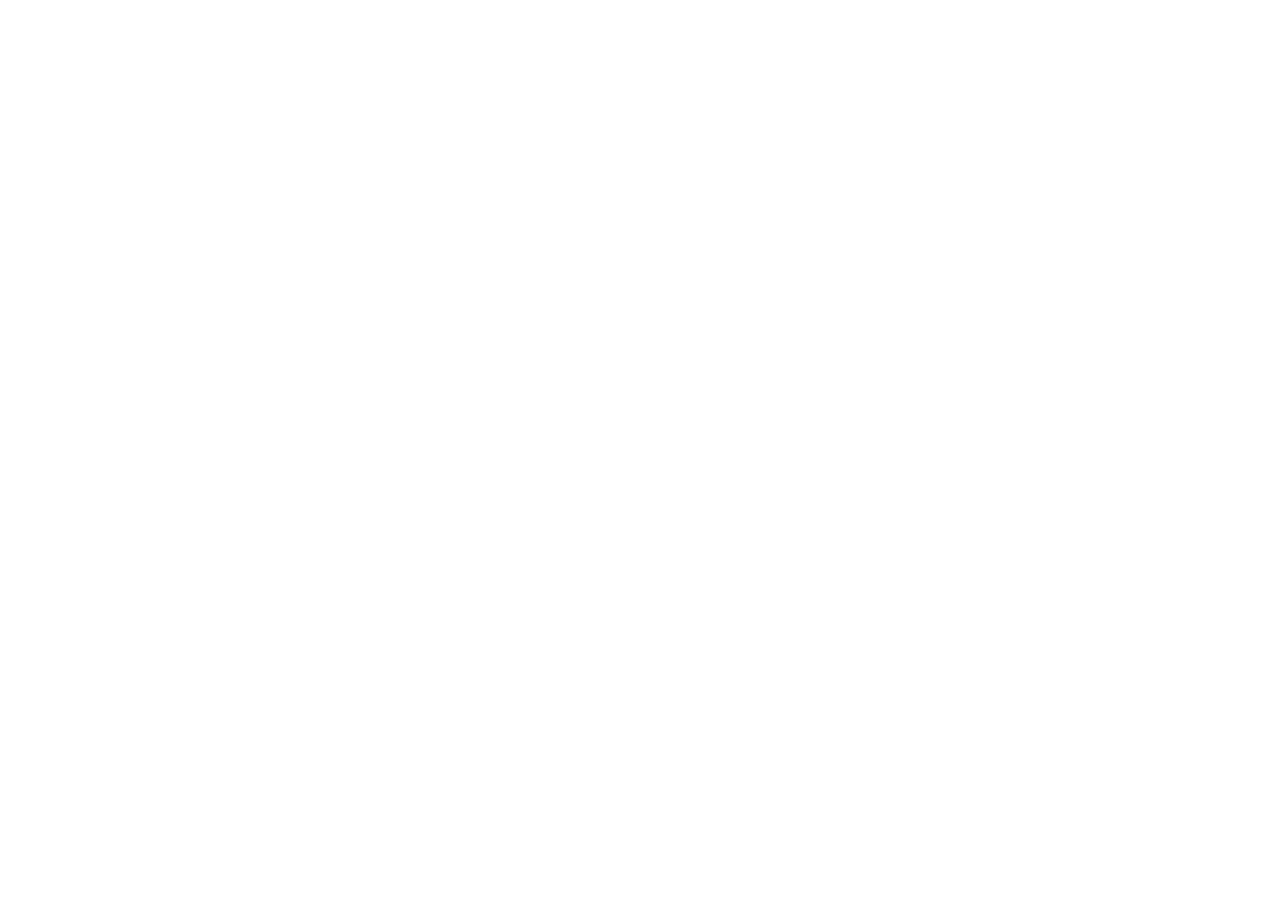
==== index.html @ 6533ec01 "inicio" ====
<!DOCTYPE html>
<html lang="en">
<head>
    <meta charset="UTF-8">
    <meta name="viewport" content="width=device-width, initial-scale=1.0">
    <title>Marcman Dev</title>
</head>
<body>
    
</body>
</html>
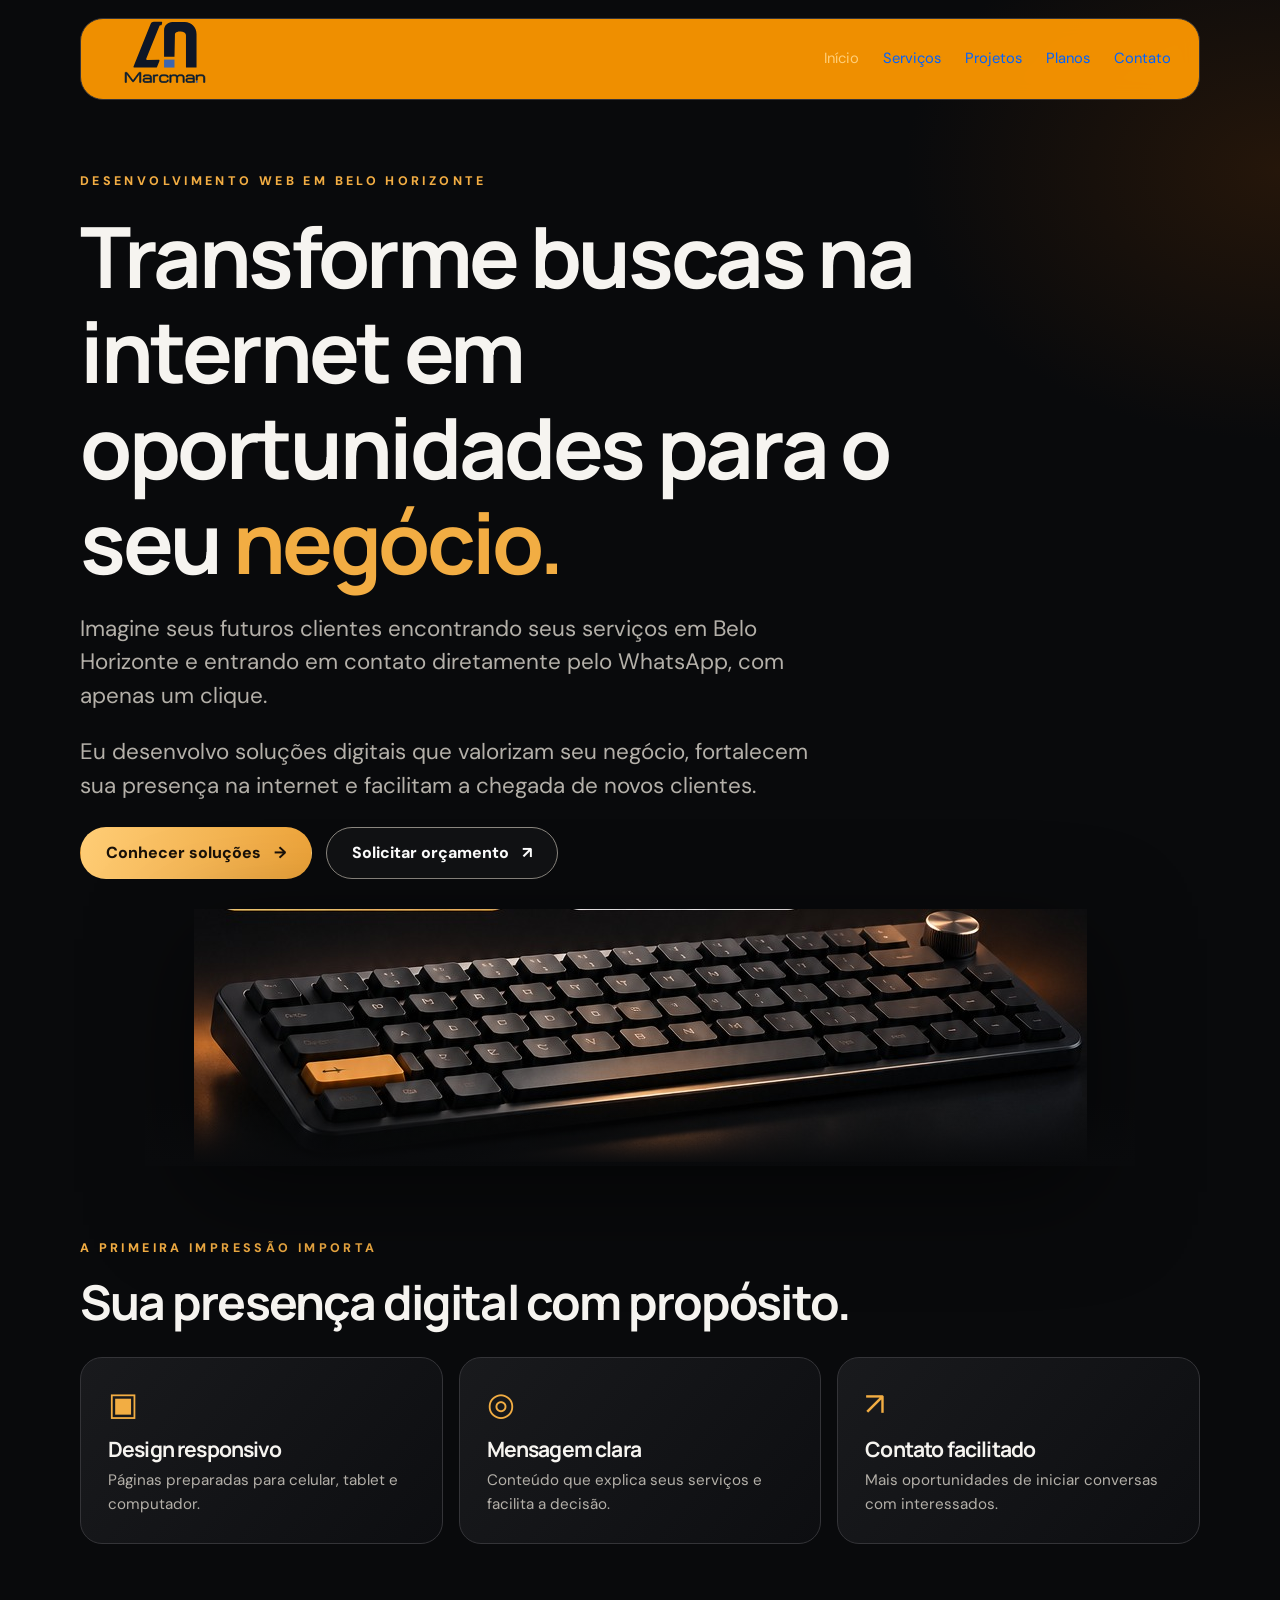
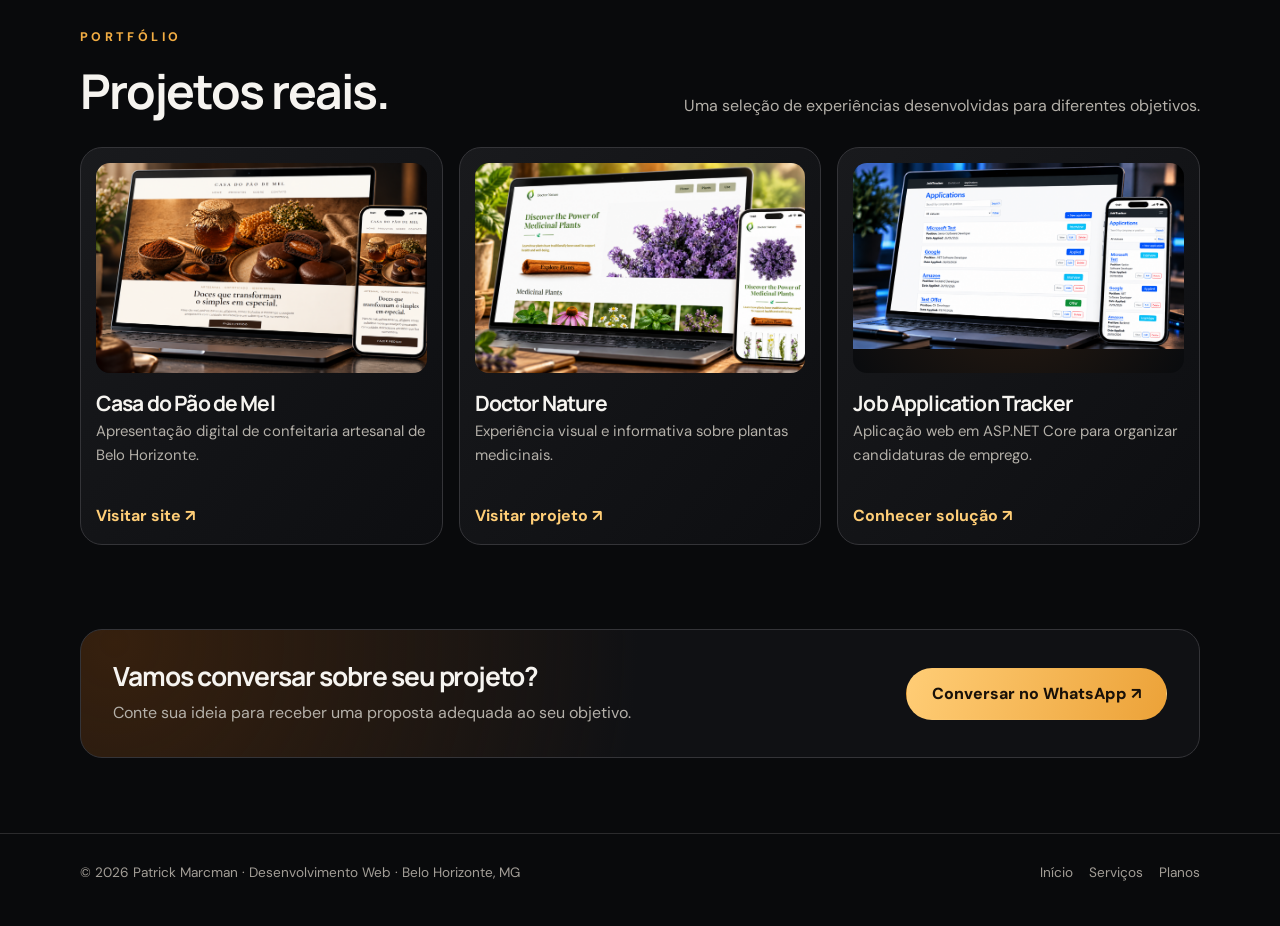
==== commit 79cedd67: "Envio de novas paginas, imagens e js" ====
--- a/index.html
+++ b/index.html
@@ -1,11 +1,220 @@
 <!DOCTYPE html>
-<html lang="en">
-<head>
-    <meta charset="UTF-8">
-    <meta name="viewport" content="width=device-width, initial-scale=1.0">
-    <title>Marcman Dev</title>
-</head>
-<body>
-    
-</body>
-</html>+<html lang="pt-BR">
+    <head>
+        <meta charset="utf-8">
+        <meta name="viewport" content="width=device-width, initial-scale=1">
+        <meta name="theme-color" content="#090a0c">
+        <meta name="description" content="Desenvolvimento de sites, landing pages e aplicações web em Belo Horizonte, MG. Conheça serviços, projetos e solicite um orçamento.">
+        <title>Criação de Sites e Landing Pages em Belo Horizonte | Patrick Marcman</title>
+        <meta name="description"
+            content="Criação de sites e landing pages em Belo Horizonte para empresas e profissionais. Tenha uma presença digital moderna e facilite o contato com clientes.">
+
+        <meta name="robots" content="index, follow">
+        <meta name="author" content="Patrick Marcman">
+        <meta name="theme-color" content="#090a0c">
+        
+        
+        <link rel="icon" type="image/svg+xml" href="images/favicon.ico">
+        <link rel="stylesheet" href="styles/style.css">
+        <script src="scripts/main.js" defer></script>
+        <script type="application/ld+scriptson">
+        {
+            "@context": "https://schema.org",
+            "@type": "Person",
+            "name": "Patrick Marcman",
+            "jobTitle": "Desenvolvedor Full Stack",
+            "description": "Desenvolvimento de sites, landing pages e aplicações web para empresas e profissionais.",
+            "knowsAbout": [
+                "Desenvolvimento Web",
+                "Landing Pages",
+                "ASP.NET Core",
+                "JavaScript",
+                "HTML",
+                "styles",
+                "Sistemas Web"
+            ],
+            "areaServed": [
+                {
+                    "@type": "City",
+                    "name": "Belo Horizonte"
+                },
+                {
+                    "@type": "City",
+                    "name": "Contagem"
+                },
+                {
+                    "@type": "City",
+                    "name": "Betim"
+                }
+            ]
+        }
+        </script>
+
+    </head>
+    <body>
+        <a class="skip" href="#conteudo">Pular para conteúdo</a>
+        <header class="site-header">
+            <div class="container header-inner">
+                <a class="brand" href="index.html" aria-label="Patrick Marcman, início">
+                    <img class="brand-mark" src="images/logo_final.svg" alt="Logomarca Patrick Marcman">
+                </a>
+                <!-- <span class="brand-divider"></span><span class="brand-copy">MARCMAN</span></a> -->
+                <nav class="site-nav" id="site-nav" aria-label="Menu principal">
+                    <a href="index.html" data-nav="home" aria-current="page">Início</a><a href="servicos.html" data-nav="services">Serviços</a><a href="index.html#projetos">Projetos</a><a href="planos.html" data-nav="plans">Planos</a><a href="index.html#contato">Contato</a>
+                </nav>
+                <button class="nav-toggle" type="button" aria-label="Abrir menu" aria-expanded="false" aria-controls="site-nav">
+                <svg viewBox="0 0 24 24" fill="none" stroke="currentColor" stroke-width="2" aria-hidden="true">
+                    <path d="M3 6h18M3 12h18M3 18h18"/>
+                </svg>
+                </button>
+            </div>
+        </header>
+        <main id="conteudo">
+            <section class="container hero" aria-labelledby="hero-title">
+                <div class="eyebrow">
+                    Desenvolvimento web em Belo Horizonte
+                </div>
+                <h1 id="hero-title">
+                    Transforme buscas na internet em oportunidades para o seu <span class="accent">negócio.</span>
+                </h1>
+                <p class="lead">
+                    Imagine seus futuros clientes encontrando seus serviços em Belo Horizonte e entrando em contato diretamente pelo
+                    WhatsApp, com apenas um clique. <br></p>
+                    <p></p>
+                <p class="lead">
+                    Eu desenvolvo soluções digitais que valorizam seu negócio, fortalecem sua presença na internet e facilitam a chegada de
+                    novos clientes.
+                </p>
+                    <!--Crio landing pages, websites e aplicações web com design profissional, desempenho e foco em facilitar o contato com seus clientes.-->
+                </p>
+                <div class="button-row">
+                    <a class="btn btn-gold" href="servicos.html">Conhecer soluções <span aria-hidden="true">→</span></a><a class="btn btn-outline" data-wa data-service="um site ou landing page" href="#contato">Solicitar orçamento <span aria-hidden="true">↗</span></a>
+                </div>
+                <div class="hero-visual">
+                    <img src="images/keyboard.jpg" alt="Teclado mecânico escuro com detalhes em âmbar" width="893" height="253" fetchpriority="high">
+                </div>
+            </section>
+            <section class="container section" aria-labelledby="benefits-title">
+                <div class="section-head">
+                    <div>
+                        <div class="eyebrow">
+                            A primeira impressão importa
+                        </div>
+                        <h2 id="benefits-title">
+                            Sua presença digital com propósito.
+                        </h2>
+                    </div>
+                </div>
+                <div class="feature-grid">
+                    <article class="feature">
+                        <div class="feature-icon" aria-hidden="true">
+                            ▣
+                        </div>
+                        <h3>
+                            Design responsivo
+                        </h3>
+                        <p>
+                            Páginas preparadas para celular, tablet e computador.
+                        </p>
+                    </article>
+                    <article class="feature">
+                        <div class="feature-icon" aria-hidden="true">
+                            ◎
+                        </div>
+                        <h3>
+                            Mensagem clara
+                        </h3>
+                        <p>
+                            Conteúdo que explica seus serviços e facilita a decisão.
+                        </p>
+                    </article>
+                    <article class="feature">
+                        <div class="feature-icon" aria-hidden="true">
+                            ↗
+                        </div>
+                        <h3>
+                            Contato facilitado
+                        </h3>
+                        <p>
+                            Mais oportunidades de iniciar conversas com interessados.
+                        </p>
+                    </article>
+                </div>
+            </section>
+            <section class="container section" id="projetos" aria-labelledby="project-title">
+                <div class="section-head">
+                    <div>
+                        <div class="eyebrow">
+                            Portfólio
+                        </div>
+                        <h2 id="project-title">
+                            Projetos reais.
+                        </h2>
+                    </div>
+                    <p>
+                        Uma seleção de experiências desenvolvidas para diferentes objetivos.
+                    </p>
+                </div>
+                <div class="project-grid">
+                    <article class="project-card">
+                        <div class="project-image">
+                            <img src="images/casa-pao-de-mel.png" alt="Captura do site Casa do Pão de Mel no desktop" loading="lazy">
+                        </div>
+                        <h3>
+                            Casa do Pão de Mel
+                        </h3>
+                        <p>
+                            Apresentação digital de confeitaria artesanal de Belo Horizonte.
+                        </p>
+                        <a class="link-arrow" href="https://casadopaodemelbh.com.br/" target="_blank" rel="noopener noreferrer">Visitar site ↗</a>
+                    </article>
+                    <article class="project-card">
+                        <div class="project-image">
+                            <img src="images/doctor-nature.png" alt="Captura da página Doctor Nature" loading="lazy">
+                        </div>
+                        <h3>
+                            Doctor Nature
+                        </h3>
+                        <p>
+                            Experiência visual e informativa sobre plantas medicinais.
+                        </p>
+                        <a class="link-arrow" href="https://patrickarmani.github.io/wdd131/project/index.html" target="_blank" rel="noopener noreferrer">Visitar projeto ↗</a>
+                    </article>
+                    <article class="project-card">
+                        <div class="project-image">
+                            <img class="wide" src="images/job-application-tracker.png" alt="Simulação ilustrativa de dashboard do Job Application Tracker" loading="lazy">
+                        </div>
+                        <h3>
+                            Job Application Tracker
+                        </h3>
+                        <p>
+                            Aplicação web em ASP.NET Core para organizar candidaturas de emprego.
+                        </p>
+                        <a class="link-arrow" href="servicos.html#sistemas">Conhecer solução ↗</a>
+                    </article>
+                </div>
+            </section>
+            <section class="container" id="contato">
+                <div class="contact-panel">
+                    <div>
+                        <h2>
+                            Vamos conversar sobre seu projeto?
+                        </h2>
+                        <p>
+                            Conte sua ideia para receber uma proposta adequada ao seu objetivo.
+                        </p>
+                    </div>
+                    <a class="btn btn-gold" data-wa data-service="um projeto digital" href="servicos.html">Conversar no WhatsApp ↗</a>
+                </div>
+            </section>
+        </main>
+        <footer class="footer">
+            <div class="container footer-inner">
+                <span>© <span data-year>2026</span> Patrick Marcman · Desenvolvimento Web · Belo Horizonte, MG</span>
+                <div class="footer-links">
+                    <a href="index.html">Início</a><a href="servicos.html">Serviços</a><a href="planos.html">Planos</a>
+                </div>
+            </div>
+        </footer>
+    </body>
+</html>
--- a/styles/style.css
+++ b/styles/style.css
@@ -0,0 +1,946 @@
+@import url("https://fonts.googleapis.com/css2?family=DM+Sans:wght@400;500;600;700&family=Manrope:wght@400;500;600;700;800&display=swap");
+
+@import url('https://fonts.googleapis.com/css2?family=Michroma&display=swap');
+
+:root {
+    --bg: #090a0c;
+    --surface: #131417;
+    --surface2: #1a1b1e;
+    --line: #343438;
+    --text: #f6f4f0;
+    --muted: #b4b0a9;
+    --gold: #f2ad43;
+    --gold-light: #ffce77;
+    --radius: 22px;
+    --container: 1120px;
+}
+
+* {
+    box-sizing: border-box;
+}
+
+html {
+    scroll-behavior: smooth;
+}
+
+body {
+    margin: 0;
+    background: radial-gradient(ellipse 500px 360px at 100% 170px,#25160a 0%,transparent 75%),var(--bg);
+    color: var(--text);
+    font: 16px/1.6 "DM Sans",Arial,sans-serif;
+}
+
+button,input,textarea,select {
+    font: inherit;
+}
+
+button {
+    cursor: pointer;
+}
+
+a {
+    color: inherit;
+    text-decoration: none;
+}
+
+img {
+    max-width: 100%;
+    display: block;
+}
+
+svg {
+    display: block;
+}
+
+h1,h2,h3,p {
+    margin-top: 0;
+}
+
+h1,h2,h3 {
+    font-family: Manrope,Arial,sans-serif;
+    line-height: 1.13;
+    letter-spacing: -.04em;
+}
+
+h1 {
+    font-size: clamp(2.8rem,6.6vw,5.4rem);
+}
+
+h2 {
+    font-size: clamp(2rem,4vw,3rem);
+}
+
+h3 {
+    font-size: 1.32rem;
+}
+
+p {
+    color: var(--muted);
+}
+
+.container {
+    width: min(var(--container),calc(100% - 40px));
+    margin-inline: auto;
+}
+
+.skip {
+    position: absolute;
+    top: -100px;
+    left: 12px;
+    padding: 10px;
+    background: #fff;
+    color: #111;
+    z-index: 30;
+}
+
+.skip:focus {
+    top: 10px;
+}
+
+.site-header {
+    padding-top: 18px;
+    position: relative;
+    z-index: 20;
+}
+
+.header-inner {
+    height: 82px;
+    border: 1px solid #353438;
+    background: #ff9900ef;
+    border-radius: 23px;
+    padding: 0 28px;
+    display: flex;
+    align-items: center;
+    justify-content: space-between;
+    gap: 20px;
+    backdrop-filter: blur(10px);
+}
+
+.brand {
+    display: inline-flex;
+    align-items: center;
+    gap: 13px;
+    white-space: nowrap;
+}
+
+.brand-mark {
+    width: 110px;
+    height: auto;
+
+}
+
+.brand-divider {
+    height: 35px;
+    width: 1px;
+    background: #8a8278;
+}
+
+.brand-copy {
+    display: flex;
+    flex-direction: column;
+    font: 800 18px/1.03 Manrope;
+    letter-spacing: .22em;
+    font-family: "Michroma", sans-serif;
+}
+
+/* .brand-copy small {
+    font-size: 12px;
+    letter-spacing: .42em;
+    margin-top: 5px;
+} */
+
+.site-nav {
+    display: flex;
+    gap: 24px;
+    align-items: center;
+}
+
+.site-nav a {
+    font-size: .92rem;
+    color: #0062ff;
+}
+
+.site-nav a:hover,.site-nav a[aria-current=page] {
+    color: var(--gold-light);
+}
+
+.nav-toggle {
+    display: none;
+    background: none;
+    border: 0;
+    color: #fff;
+    padding: 10px;
+}
+
+.nav-toggle svg {
+    width: 28px;
+    height: 28px;
+}
+
+.eyebrow {
+    text-transform: uppercase;
+    letter-spacing: .27em;
+    font-size: .78rem;
+    font-weight: 800;
+    color: var(--gold);
+    margin-bottom: 16px;
+}
+
+.accent {
+    color: var(--gold);
+}
+
+.hero {
+    padding-top: 72px;
+}
+
+.hero h1 {
+    max-width: 900px;
+    margin-bottom: 22px;
+}
+
+.hero .lead {
+    max-width: 740px;
+    font-size: clamp(1.05rem,2vw,1.4rem);
+    line-height: 1.5;
+}
+
+.btn {
+    display: inline-flex;
+    align-items: center;
+    justify-content: center;
+    gap: 13px;
+    min-height: 52px;
+    border-radius: 999px;
+    padding: 13px 25px;
+    font-weight: 800;
+    line-height: 1.25;
+    border: 1px solid transparent;
+    transition: transform .2s,background .2s,border-color .2s;
+}
+
+.btn:hover {
+    transform: translateY(-2px);
+}
+
+.btn:focus-visible,.flip-toggle:focus-visible,.nav-toggle:focus-visible,a:focus-visible {
+    outline: 3px solid #fff;
+    outline-offset: 4px;
+}
+
+.btn-gold {
+    background: linear-gradient(110deg,#ffcd76,#eca238);
+    color: #191109;
+}
+
+.btn-outline {
+    border-color: #8b8780;
+    background: #111214;
+    color: #fff;
+}
+
+.btn-small {
+    min-height: 42px;
+    font-size: .9rem;
+    padding: 10px 19px;
+}
+
+.button-row {
+    display: flex;
+    gap: 14px;
+    flex-wrap: wrap;
+    margin-top: 25px;
+}
+
+.hero-visual {
+    margin: 30px auto 5px;
+    max-width: 990px;
+    position: relative;
+}
+
+.hero-visual img {
+    width: 100%;
+    max-height: 340px;
+    object-fit: contain;
+    filter: drop-shadow(0 30px 50px #0008);
+}
+
+.hero-visual:after {
+    content: "";
+    position: absolute;
+    bottom: -4px;
+    left: 0;
+    right: 0;
+    height: 65px;
+    background: linear-gradient(0deg,var(--bg),transparent);
+    pointer-events: none;
+}
+
+.section {
+    padding-top: 72px;
+    padding-bottom: 12px;
+}
+
+.section-head {
+    display: flex;
+    align-items: end;
+    justify-content: space-between;
+    gap: 20px;
+    margin-bottom: 28px;
+}
+
+.section-head h2 {
+    margin: 0;
+}
+
+.section-head p {
+    max-width: 560px;
+    margin: 0;
+}
+
+.feature-grid {
+    display: grid;
+    grid-template-columns: repeat(3,1fr);
+    gap: 16px;
+}
+
+.feature,.project-card,.service-card,.price-card,.contact-panel,.mini-card {
+    border: 1px solid var(--line);
+    background: linear-gradient(130deg,#191a1d,#0d0e11);
+    border-radius: var(--radius);
+}
+
+.feature {
+    padding: 27px;
+}
+
+.feature .feature-icon {
+    font-size: 2rem;
+    color: var(--gold);
+    line-height: 1.2;
+}
+
+.feature h3 {
+    margin: 13px 0 7px;
+}
+
+.feature p {
+    margin: 0;
+    font-size: .95rem;
+}
+
+.project-grid {
+    display: grid;
+    grid-template-columns: repeat(3,1fr);
+    gap: 16px;
+}
+
+.project-card {
+    overflow: hidden;
+    padding: 15px;
+}
+
+.project-image {
+    height: 210px;
+    display: flex;
+    align-items: center;
+    justify-content: center;
+    overflow: hidden;
+    border-radius: 14px;
+    background: radial-gradient(circle at center,#2b1d12,#090b0e);
+}
+
+.project-image img {
+    height: 100%;
+    width: auto;
+    object-fit: cover;
+    object-position: top;
+}
+
+.project-image .wide {
+    width: 100%;
+    height: 100%;
+    object-fit: contain;
+}
+
+.project-card h3 {
+    margin: 18px 0 6px;
+}
+
+.project-card p {
+    font-size: .93rem;
+    min-height: 68px;
+}
+
+.link-arrow {
+    font-weight: 700;
+    color: var(--gold-light);
+}
+
+.link-arrow:hover {
+    text-decoration: underline;
+}
+
+.contact-panel {
+    margin: 72px 0 0;
+    padding: 32px;
+    display: flex;
+    justify-content: space-between;
+    align-items: center;
+    gap: 25px;
+    background: radial-gradient(circle at 3% 10%,#36200e,transparent 48%),#101114;
+}
+
+.contact-panel h2 {
+    font-size: 1.65rem;
+    margin: 0 0 8px;
+}
+
+.contact-panel p {
+    margin: 0;
+}
+
+.footer {
+    border-top: 1px solid #2b2b2d;
+    margin-top: 75px;
+    padding: 28px 0 42px;
+    color: #a39e97;
+    font-size: .85rem;
+}
+
+.footer-inner {
+    display: flex;
+    justify-content: space-between;
+    gap: 20px;
+    flex-wrap: wrap;
+}
+
+.footer-links {
+    display: flex;
+    gap: 16px;
+}
+
+.page-intro {
+    text-align: center;
+    padding-top: 80px;
+    padding-bottom: 45px;
+    max-width: 810px;
+    margin: auto;
+}
+
+.page-intro h1 {
+    font-size: clamp(2.6rem,5vw,4.4rem);
+    margin-bottom: 20px;
+}
+
+.page-intro p {
+    font-size: 1.13rem;
+}
+
+.services-stack {
+    display: grid;
+    gap: 30px;
+}
+
+.service-card {
+    padding: 24px;
+    display: grid;
+    grid-template-columns: minmax(260px,42%) 1fr;
+    gap: 25px;
+    align-items: center;
+}
+
+.service-art {
+    position: relative;
+    perspective: 1200px;
+    min-height: 285px;
+}
+
+.flip-inner {
+    position: relative;
+    width: 100%;
+    min-height: 285px;
+    transition: transform .65s;
+    transform-style: preserve-3d;
+}
+
+.service-card.is-flipped .flip-inner {
+    transform: rotateY(180deg);
+}
+
+.flip-face {
+    position: absolute;
+    inset: 0;
+    backface-visibility: hidden;
+    border-radius: 18px;
+    overflow: hidden;
+    display: flex;
+    justify-content: center;
+    align-items: center;
+    background: radial-gradient(circle at 45% 50%,#38210e,#121315 65%);
+    padding: 18px;
+}
+
+.flip-back {
+    transform: rotateY(180deg);
+    padding: 30px;
+    display: flex;
+    flex-direction: column;
+    gap: 12px;
+    align-items: flex-start;
+    justify-content: center;
+    background: linear-gradient(135deg,#2b1d0f,#101114);
+}
+
+.flip-back h3 {
+    color: var(--gold-light);
+    margin: 0;
+}
+
+.flip-back p {
+    margin: 0;
+    color: #e7e1d9;
+}
+
+.flip-back .back-caption {
+    font-size: .83rem;
+    color: var(--gold-light);
+    letter-spacing: .13em;
+    text-transform: uppercase;
+}
+
+.mock-phone {
+    width: 145px;
+    height: 252px;
+    background: #030304;
+    border: 5px solid #404247;
+    border-radius: 25px;
+    padding: 5px;
+    overflow: hidden;
+    box-shadow: 0 20px 40px #000a;
+    position: relative;
+}
+
+.mock-phone:before {
+    content: "";
+    position: absolute;
+    top: 7px;
+    left: 38%;
+    width: 24%;
+    height: 8px;
+    border-radius: 0 0 9px 9px;
+    background: #0c0d0f;
+    z-index: 2;
+}
+
+.mock-phone img {
+    width: 100%;
+    height: 100%;
+    object-fit: cover;
+    object-position: top;
+    border-radius: 14px;
+}
+
+.mock-laptop {
+    width: min(100%,330px);
+    padding: 8px 8px 14px;
+    border: 2px solid #555961;
+    border-radius: 12px 12px 3px 3px;
+    background: #101217;
+    box-shadow: 0 22px 35px #000a;
+    position: relative;
+}
+
+.mock-laptop:after {
+    content: "";
+    position: absolute;
+    top: 100%;
+    height: 8px;
+    left: -5%;
+    width: 110%;
+    border-radius: 0 0 50% 50%;
+    background: linear-gradient(90deg,#45474a,#abb0b6,#3b3c41);
+}
+
+.mock-laptop img {
+    width: 100%;
+    height: 190px;
+    object-fit: cover;
+    object-position: top;
+}
+
+.mock-laptop img.fit-contain {
+    object-fit: contain;
+    background: #e8edf5;
+}
+
+.service-desc h2 {
+    font-size: 2rem;
+    margin: 5px 0 12px;
+}
+
+.service-desc p {
+    margin: 0 0 16px;
+}
+
+.service-desc .taglist {
+    display: flex;
+    gap: 8px;
+    flex-wrap: wrap;
+    margin: 0 0 17px;
+    padding: 0;
+    list-style: none;
+}
+
+.taglist li {
+    border: 1px solid #514331;
+    padding: 5px 10px;
+    border-radius: 999px;
+    font-size: .8rem;
+    color: #dfd2bd;
+}
+
+.flip-toggle {
+    background: none;
+    border: 1px dashed #7b6a56;
+    padding: 9px 13px;
+    color: var(--gold-light);
+    border-radius: 999px;
+    font-size: .87rem;
+    margin-bottom: 16px;
+}
+
+.note {
+    font-size: .87rem;
+    text-align: center;
+    margin: 25px 0 0;
+}
+
+.pricing-section {
+    padding: 22px 0 42px;
+    scroll-margin-top: 20px;
+}
+
+.pricing-heading {
+    display: flex;
+    align-items: center;
+    gap: 16px;
+    margin-bottom: 20px;
+}
+
+.pricing-heading h2 {
+    margin: 0;
+    font-size: 1.7rem;
+}
+
+.pricing-heading p {
+    margin: 4px 0 0;
+}
+
+.pricing-grid {
+    display: grid;
+    grid-template-columns: repeat(3,minmax(0,1fr));
+    gap: 15px;
+}
+
+.price-card {
+    padding: 26px 22px;
+    display: flex;
+    flex-direction: column;
+    position: relative;
+}
+
+.price-card.featured {
+    border: 2px solid var(--gold);
+    box-shadow: 0 0 30px #e8a12f18;
+    background: linear-gradient(145deg,#261b10,#0f1012 70%);
+}
+
+.price-card .popular {
+    position: absolute;
+    right: 18px;
+    top: -14px;
+    background: var(--gold);
+    color: #161009;
+    font-weight: 800;
+    font-size: .75rem;
+    border-radius: 999px;
+    padding: 5px 12px;
+}
+
+.price-card h3 {
+    font-size: 1.15rem;
+    margin: 0 0 12px;
+}
+
+.price {
+    font: 800 clamp(1.45rem,2.7vw,2.2rem)/1.2 Manrope;
+    margin-bottom: 20px;
+    white-space: nowrap;
+}
+
+.price-card ul {
+    padding: 0;
+    margin: 0 0 22px;
+    list-style: none;
+    flex: 1;
+}
+
+.price-card li {
+    padding: 0 0 12px 24px;
+    position: relative;
+    color: #dedbd5;
+    font-size: .94rem;
+    line-height: 1.4;
+}
+
+.price-card li:before {
+    content: "✓";
+    position: absolute;
+    left: 0;
+    color: var(--gold);
+}
+
+.price-card .btn {
+    width: 100%;
+}
+
+.price-disclaimer {
+    padding: 21px;
+    border: 1px solid #594329;
+    border-radius: 17px;
+    background: #1c1712;
+    font-size: .9rem;
+}
+
+.price-disclaimer p {
+    margin: 0;
+}
+
+.custom-card {
+    padding: 30px;
+    background: linear-gradient(95deg,#1d1a17,#0e1012);
+    border: 1px solid #72502b;
+    border-radius: var(--radius);
+    display: flex;
+    align-items: center;
+    justify-content: space-between;
+    gap: 30px;
+}
+
+.custom-card h2 {
+    margin-bottom: 8px;
+}
+
+.custom-card p {
+    margin: 0;
+}
+
+.icon-box {
+    color: var(--gold);
+    font-size: 2rem;
+}
+
+.section-divider {
+    border: 0;
+    border-top: 1px solid #332d25;
+    margin: 30px 0;
+}
+
+.sr-only {
+    position: absolute;
+    width: 1px;
+    height: 1px;
+    padding: 0;
+    margin: -1px;
+    overflow: hidden;
+    clip: rect(0,0,0,0);
+    white-space: nowrap;
+    border: 0;
+}
+
+@media (max-width:900px) {
+    .site-nav {
+        gap: 14px;
+    }
+
+    .site-nav a {
+        font-size: .83rem;
+    }
+
+    .brand-copy {
+        font-size: 15px;
+    }
+
+    .project-grid {
+        grid-template-columns: repeat(2,1fr);
+    }
+
+    .pricing-grid {
+        gap: 10px;
+    }
+
+    .price-card {
+        padding: 20px 14px;
+    }
+
+    .price {
+        font-size: 1.5rem;
+    }
+}
+
+@media (max-width:720px) {
+    .header-inner {
+        height: 74px;
+        padding: 0 17px;
+    }
+
+    .brand-mark {
+        width: 36px;
+        height: auto;
+    }
+
+    .brand-copy {
+        font-size: 14px;
+    }
+
+    .brand-copy small {
+        font-size: 10px;
+    }
+
+    .site-nav {
+        position: absolute;
+        top: calc(100% + 8px);
+        left: 20px;
+        right: 20px;
+        display: none;
+        flex-direction: column;
+        align-items: stretch;
+        gap: 0;
+        background: #16171b;
+        border: 1px solid #424047;
+        border-radius: 18px;
+        padding: 8px;
+        box-shadow: 0 20px 40px #0009;
+    }
+
+    .site-nav.open {
+        display: flex;
+    }
+
+    .site-nav a {
+        padding: 13px 16px;
+        font-size: 1rem;
+        border-radius: 9px;
+    }
+
+    .site-nav a:hover {
+        background: #262326;
+    }
+
+    .nav-toggle {
+        display: block;
+    }
+
+    .hero {
+        padding-top: 55px;
+    }
+
+    .hero h1 {
+        font-size: clamp(2.5rem,11vw,4rem);
+        letter-spacing: -.045em;
+    }
+
+    .hero-visual {
+        margin-top: 35px;
+    }
+
+    .feature-grid,.project-grid {
+        grid-template-columns: 1fr;
+    }
+
+    .section {
+        padding-top: 54px;
+    }
+
+    .section-head {
+        display: block;
+    }
+
+    .section-head p {
+        margin-top: 10px;
+    }
+
+    .project-image {
+        height: 250px;
+    }
+
+    .contact-panel,.custom-card {
+        flex-direction: column;
+        align-items: flex-start;
+    }
+
+    .contact-panel .btn,.custom-card .btn {
+        width: 100%;
+    }
+
+    .page-intro {
+        padding-top: 56px;
+        padding-bottom: 28px;
+    }
+
+    .service-card {
+        grid-template-columns: 1fr;
+        padding: 17px;
+        gap: 12px;
+    }
+
+    .service-art,.flip-inner {
+        min-height: 280px;
+    }
+
+    .service-desc {
+        padding: 0 7px 8px;
+    }
+
+    .pricing-grid {
+        grid-template-columns: 1fr;
+        gap: 23px;
+    }
+
+    .price-card {
+        padding: 23px;
+    }
+
+    .price {
+        font-size: 1.9rem;
+    }
+
+    .footer-inner {
+        display: block;
+    }
+
+    .footer-links {
+        margin-top: 12px;
+    }
+
+    .button-row .btn {
+        flex: 1 1 160px;
+    }
+
+    .eyebrow {
+        letter-spacing: .15em;
+        font-size: .7rem;
+    }
+}
+
+@media (prefers-reduced-motion:reduce) {
+    html {
+        scroll-behavior: auto;
+    }
+
+    *,*:before,*:after {
+        transition: none !important;
+        animation: none !important;
+    }
+}
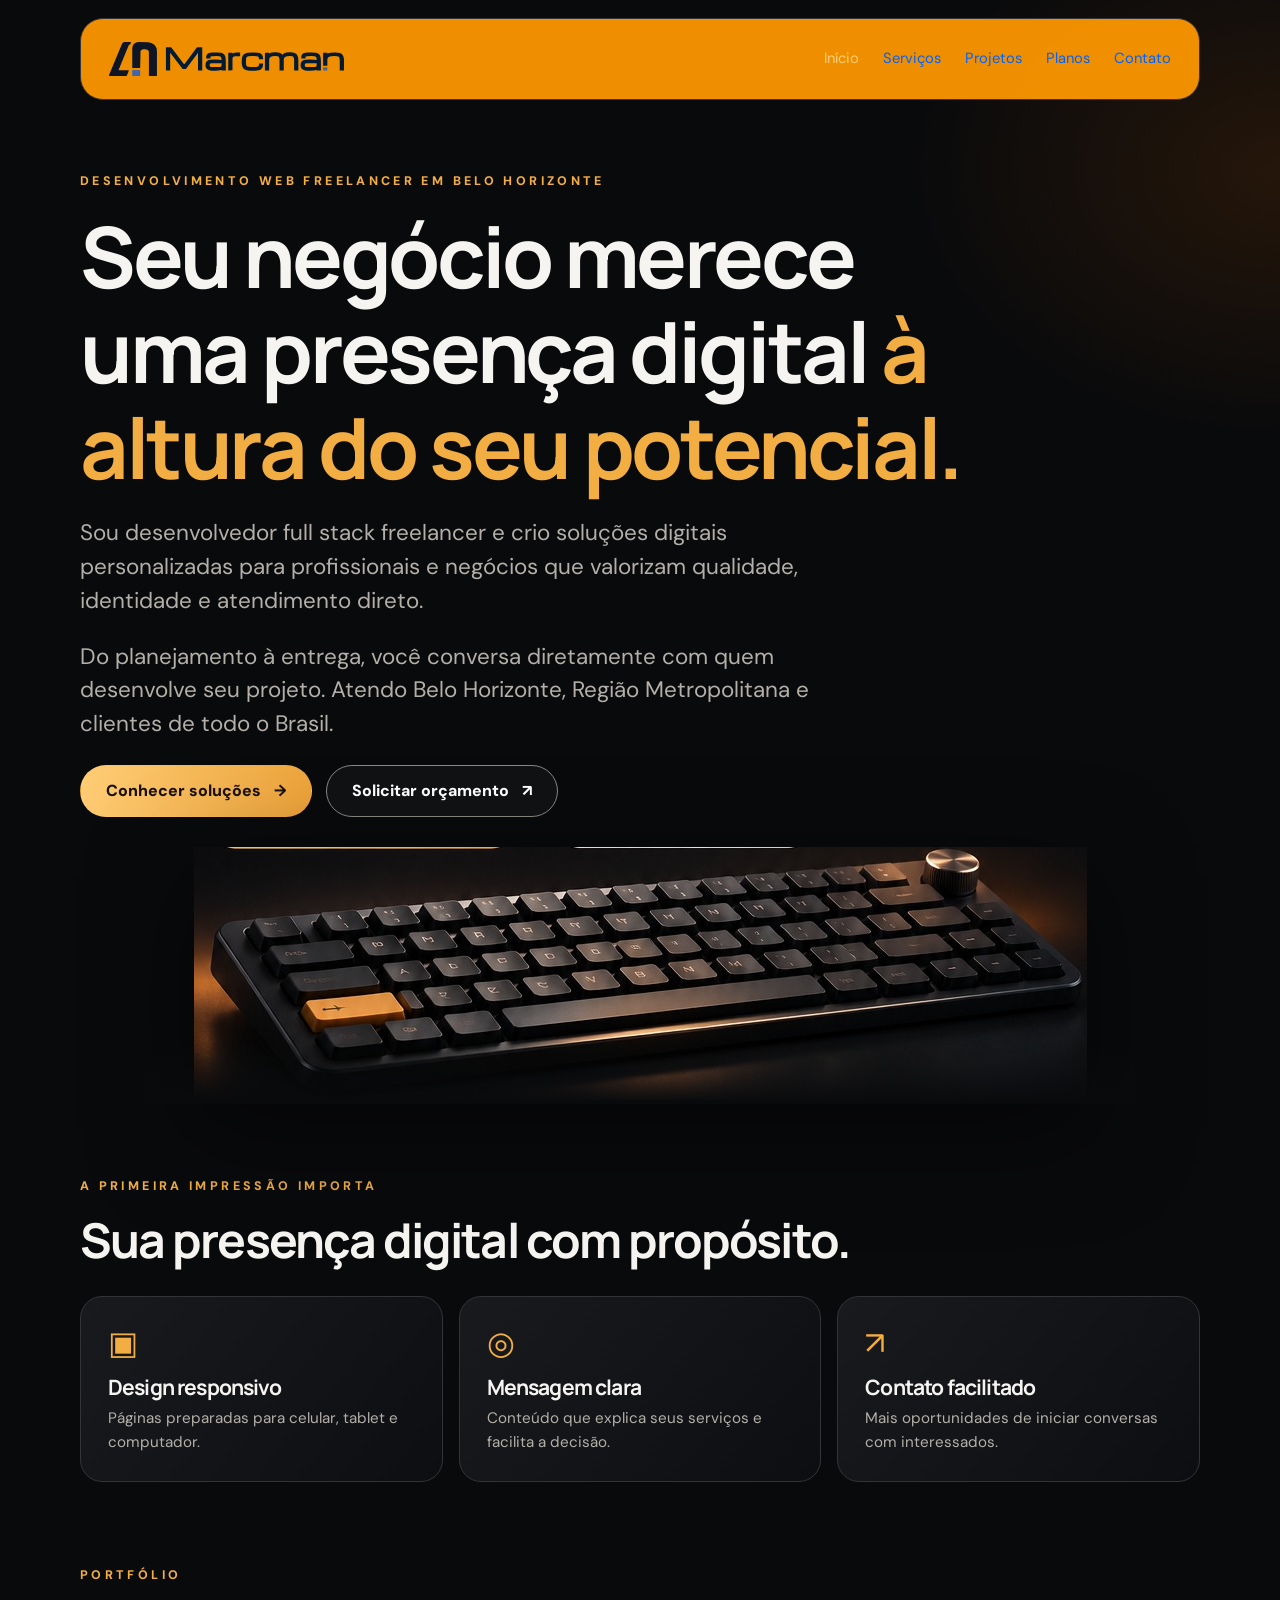
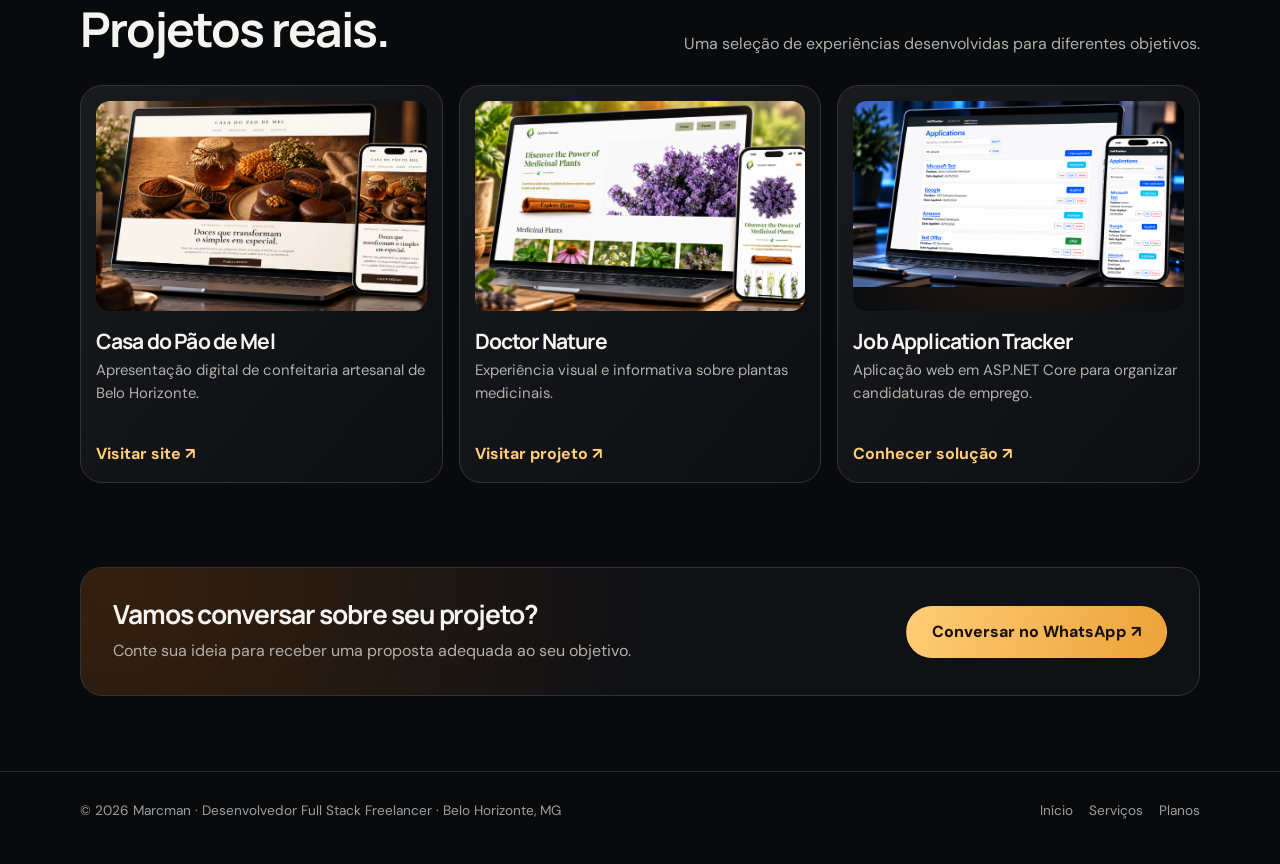
==== commit ac9433d8: "Mudanças no SEO" ====
--- a/index.html
+++ b/index.html
@@ -1,220 +1,224 @@
 <!DOCTYPE html>
 <html lang="pt-BR">
-    <head>
-        <meta charset="utf-8">
-        <meta name="viewport" content="width=device-width, initial-scale=1">
-        <meta name="theme-color" content="#090a0c">
-        <meta name="description" content="Desenvolvimento de sites, landing pages e aplicações web em Belo Horizonte, MG. Conheça serviços, projetos e solicite um orçamento.">
-        <title>Criação de Sites e Landing Pages em Belo Horizonte | Patrick Marcman</title>
-        <meta name="description"
-            content="Criação de sites e landing pages em Belo Horizonte para empresas e profissionais. Tenha uma presença digital moderna e facilite o contato com clientes.">
-
-        <meta name="robots" content="index, follow">
-        <meta name="author" content="Patrick Marcman">
-        <meta name="theme-color" content="#090a0c">
-        
-        
-        <link rel="icon" type="image/svg+xml" href="images/favicon.ico">
-        <link rel="stylesheet" href="styles/style.css">
-        <script src="scripts/main.js" defer></script>
-        <script type="application/ld+scriptson">
+
+<head>
+    <meta charset="utf-8">
+    <meta name="viewport" content="width=device-width, initial-scale=1">
+    <meta name="theme-color" content="#090a0c">
+    <title>Criação de Sites em Belo Horizonte | Marcman</title>
+    <meta name="description"
+        content="Sou desenvolvedor full stack freelancer. Crio sites, landing pages e aplicações web personalizadas para profissionais e negócios em Belo Horizonte e todo o Brasil.">
+    <meta name="robots" content="index, follow">
+    <meta name="author" content="Marcman">
+
+    <!-- Open Graph: identidade profissional de freelancer -->
+    <meta property="og:type" content="website">
+    <meta property="og:locale" content="pt_BR">
+    <meta property="og:site_name" content="Marcman">
+    <meta property="og:title" content="Marcman | Desenvolvimento Web Personalizado">
+    <meta property="og:description"
+        content="Transformo ideias em soluções digitais. Sites, landing pages e aplicações web com atendimento direto, profissional e personalizado.">
+    <!-- Ao definir domínio e publicar a imagem, habilite as duas tags abaixo com URLs absolutas HTTPS. -->
+    <!-- <meta property="og:image" content="https://SEU-DOMINIO.com.br/images/og-marcman.webp"> -->
+    <!-- <meta property="og:url" content="https://SEU-DOMINIO.com.br/"> -->
+
+    <link rel="icon" type="image/x-icon" href="images/favicon.ico">
+    <link rel="stylesheet" href="styles/style.css">
+    <script src="scripts/main.js" defer></script>
+    <script type="application/ld+json">
         {
-            "@context": "https://schema.org",
-            "@type": "Person",
-            "name": "Patrick Marcman",
-            "jobTitle": "Desenvolvedor Full Stack",
-            "description": "Desenvolvimento de sites, landing pages e aplicações web para empresas e profissionais.",
-            "knowsAbout": [
-                "Desenvolvimento Web",
-                "Landing Pages",
-                "ASP.NET Core",
-                "JavaScript",
-                "HTML",
-                "styles",
-                "Sistemas Web"
-            ],
-            "areaServed": [
-                {
-                    "@type": "City",
-                    "name": "Belo Horizonte"
-                },
-                {
-                    "@type": "City",
-                    "name": "Contagem"
-                },
-                {
-                    "@type": "City",
-                    "name": "Betim"
-                }
-            ]
+          "@context": "https://schema.org",
+          "@type": "Person",
+          "name": "Marcman",
+          "jobTitle": "Desenvolvedor Full Stack Freelancer",
+          "description": "Desenvolvimento freelancer de sites, landing pages e aplicações web personalizadas.",
+          "knowsAbout": ["Desenvolvimento Web", "Landing Pages", "ASP.NET Core", "JavaScript", "HTML", "CSS", "Sistemas Web"],
+          "areaServed": [
+            {"@type": "City", "name": "Belo Horizonte"},
+            {"@type": "City", "name": "Contagem"},
+            {"@type": "City", "name": "Betim"},
+            {"@type": "City", "name": "Nova Lima"},
+            {"@type": "Country", "name": "Brasil"}
+          ]
         }
         </script>
-
-    </head>
-    <body>
-        <a class="skip" href="#conteudo">Pular para conteúdo</a>
-        <header class="site-header">
-            <div class="container header-inner">
-                <a class="brand" href="index.html" aria-label="Patrick Marcman, início">
-                    <img class="brand-mark" src="images/logo_final.svg" alt="Logomarca Patrick Marcman">
-                </a>
-                <!-- <span class="brand-divider"></span><span class="brand-copy">MARCMAN</span></a> -->
-                <nav class="site-nav" id="site-nav" aria-label="Menu principal">
-                    <a href="index.html" data-nav="home" aria-current="page">Início</a><a href="servicos.html" data-nav="services">Serviços</a><a href="index.html#projetos">Projetos</a><a href="planos.html" data-nav="plans">Planos</a><a href="index.html#contato">Contato</a>
-                </nav>
-                <button class="nav-toggle" type="button" aria-label="Abrir menu" aria-expanded="false" aria-controls="site-nav">
+</head>
+
+<body>
+    <a class="skip" href="#conteudo">Pular para conteúdo</a>
+    <header class="site-header">
+        <div class="container header-inner">
+            <a class="brand" href="index.html" aria-label="Marcman, início">
+                <img class="brand-mark" src="images/logo_finalHorizon.svg" alt="Logotipo Marcman">
+            </a>
+            <!-- <span class="brand-divider"></span><span class="brand-copy">MARCMAN</span></a> -->
+            <nav class="site-nav" id="site-nav" aria-label="Menu principal">
+                <a href="index.html" data-nav="home" aria-current="page">Início</a><a href="servicos.html"
+                    data-nav="services">Serviços</a><a href="index.html#projetos">Projetos</a><a href="planos.html"
+                    data-nav="plans">Planos</a><a href="index.html#contato">Contato</a>
+            </nav>
+            <button class="nav-toggle" type="button" aria-label="Abrir menu" aria-expanded="false"
+                aria-controls="site-nav">
                 <svg viewBox="0 0 24 24" fill="none" stroke="currentColor" stroke-width="2" aria-hidden="true">
-                    <path d="M3 6h18M3 12h18M3 18h18"/>
+                    <path d="M3 6h18M3 12h18M3 18h18" />
                 </svg>
-                </button>
-            </div>
-        </header>
-        <main id="conteudo">
-            <section class="container hero" aria-labelledby="hero-title">
-                <div class="eyebrow">
-                    Desenvolvimento web em Belo Horizonte
+            </button>
+        </div>
+    </header>
+    <main id="conteudo">
+        <section class="container hero" aria-labelledby="hero-title">
+            <div class="eyebrow">
+                Desenvolvimento web freelancer em Belo Horizonte
+            </div>
+            <h1 id="hero-title">
+                Seu negócio merece uma presença digital <span class="accent">à altura do seu potencial.</span>
+            </h1>
+            <p class="lead">
+                Sou desenvolvedor full stack freelancer e crio soluções digitais personalizadas
+                para profissionais e negócios que valorizam qualidade, identidade e atendimento direto.
+            </p>
+            <p class="lead">
+                Do planejamento à entrega, você conversa diretamente com quem desenvolve seu projeto.
+                Atendo Belo Horizonte, Região Metropolitana e clientes de todo o Brasil.
+            </p>
+            <div class="button-row">
+                <a class="btn btn-gold" href="servicos.html">Conhecer soluções <span aria-hidden="true">→</span></a><a
+                    class="btn btn-outline" data-wa data-service="uma solução digital personalizada"
+                    href="#contato">Solicitar orçamento <span aria-hidden="true">↗</span></a>
+            </div>
+            <div class="hero-visual">
+                <img src="images/keyboard.jpg" alt="Teclado mecânico escuro com detalhes em âmbar" width="893"
+                    height="253" fetchpriority="high">
+            </div>
+        </section>
+        <section class="container section" aria-labelledby="benefits-title">
+            <div class="section-head">
+                <div>
+                    <div class="eyebrow">
+                        A primeira impressão importa
+                    </div>
+                    <h2 id="benefits-title">
+                        Sua presença digital com propósito.
+                    </h2>
                 </div>
-                <h1 id="hero-title">
-                    Transforme buscas na internet em oportunidades para o seu <span class="accent">negócio.</span>
-                </h1>
-                <p class="lead">
-                    Imagine seus futuros clientes encontrando seus serviços em Belo Horizonte e entrando em contato diretamente pelo
-                    WhatsApp, com apenas um clique. <br></p>
-                    <p></p>
-                <p class="lead">
-                    Eu desenvolvo soluções digitais que valorizam seu negócio, fortalecem sua presença na internet e facilitam a chegada de
-                    novos clientes.
+            </div>
+            <div class="feature-grid">
+                <article class="feature">
+                    <div class="feature-icon" aria-hidden="true">
+                        ▣
+                    </div>
+                    <h3>
+                        Design responsivo
+                    </h3>
+                    <p>
+                        Páginas preparadas para celular, tablet e computador.
+                    </p>
+                </article>
+                <article class="feature">
+                    <div class="feature-icon" aria-hidden="true">
+                        ◎
+                    </div>
+                    <h3>
+                        Mensagem clara
+                    </h3>
+                    <p>
+                        Conteúdo que explica seus serviços e facilita a decisão.
+                    </p>
+                </article>
+                <article class="feature">
+                    <div class="feature-icon" aria-hidden="true">
+                        ↗
+                    </div>
+                    <h3>
+                        Contato facilitado
+                    </h3>
+                    <p>
+                        Mais oportunidades de iniciar conversas com interessados.
+                    </p>
+                </article>
+            </div>
+        </section>
+        <section class="container section" id="projetos" aria-labelledby="project-title">
+            <div class="section-head">
+                <div>
+                    <div class="eyebrow">
+                        Portfólio
+                    </div>
+                    <h2 id="project-title">
+                        Projetos reais.
+                    </h2>
+                </div>
+                <p>
+                    Uma seleção de experiências desenvolvidas para diferentes objetivos.
                 </p>
-                    <!--Crio landing pages, websites e aplicações web com design profissional, desempenho e foco em facilitar o contato com seus clientes.-->
-                </p>
-                <div class="button-row">
-                    <a class="btn btn-gold" href="servicos.html">Conhecer soluções <span aria-hidden="true">→</span></a><a class="btn btn-outline" data-wa data-service="um site ou landing page" href="#contato">Solicitar orçamento <span aria-hidden="true">↗</span></a>
+            </div>
+            <div class="project-grid">
+                <article class="project-card">
+                    <div class="project-image">
+                        <img src="images/casa-pao-de-mel.png" alt="Captura do site Casa do Pão de Mel no desktop"
+                            loading="lazy">
+                    </div>
+                    <h3>
+                        Casa do Pão de Mel
+                    </h3>
+                    <p>
+                        Apresentação digital de confeitaria artesanal de Belo Horizonte.
+                    </p>
+                    <a class="link-arrow" href="https://casadopaodemelbh.com.br/" target="_blank"
+                        rel="noopener noreferrer">Visitar site ↗</a>
+                </article>
+                <article class="project-card">
+                    <div class="project-image">
+                        <img src="images/doctor-nature.png" alt="Captura da página Doctor Nature" loading="lazy">
+                    </div>
+                    <h3>
+                        Doctor Nature
+                    </h3>
+                    <p>
+                        Experiência visual e informativa sobre plantas medicinais.
+                    </p>
+                    <a class="link-arrow" href="https://patrickarmani.github.io/wdd131/project/index.html"
+                        target="_blank" rel="noopener noreferrer">Visitar projeto ↗</a>
+                </article>
+                <article class="project-card">
+                    <div class="project-image">
+                        <img class="wide" src="images/job-application-tracker.png"
+                            alt="Simulação ilustrativa de dashboard do Job Application Tracker" loading="lazy">
+                    </div>
+                    <h3>
+                        Job Application Tracker
+                    </h3>
+                    <p>
+                        Aplicação web em ASP.NET Core para organizar candidaturas de emprego.
+                    </p>
+                    <a class="link-arrow" href="servicos.html#sistemas">Conhecer solução ↗</a>
+                </article>
+            </div>
+        </section>
+        <section class="container" id="contato">
+            <div class="contact-panel">
+                <div>
+                    <h2>
+                        Vamos conversar sobre seu projeto?
+                    </h2>
+                    <p>
+                        Conte sua ideia para receber uma proposta adequada ao seu objetivo.
+                    </p>
                 </div>
-                <div class="hero-visual">
-                    <img src="images/keyboard.jpg" alt="Teclado mecânico escuro com detalhes em âmbar" width="893" height="253" fetchpriority="high">
-                </div>
-            </section>
-            <section class="container section" aria-labelledby="benefits-title">
-                <div class="section-head">
-                    <div>
-                        <div class="eyebrow">
-                            A primeira impressão importa
-                        </div>
-                        <h2 id="benefits-title">
-                            Sua presença digital com propósito.
-                        </h2>
-                    </div>
-                </div>
-                <div class="feature-grid">
-                    <article class="feature">
-                        <div class="feature-icon" aria-hidden="true">
-                            ▣
-                        </div>
-                        <h3>
-                            Design responsivo
-                        </h3>
-                        <p>
-                            Páginas preparadas para celular, tablet e computador.
-                        </p>
-                    </article>
-                    <article class="feature">
-                        <div class="feature-icon" aria-hidden="true">
-                            ◎
-                        </div>
-                        <h3>
-                            Mensagem clara
-                        </h3>
-                        <p>
-                            Conteúdo que explica seus serviços e facilita a decisão.
-                        </p>
-                    </article>
-                    <article class="feature">
-                        <div class="feature-icon" aria-hidden="true">
-                            ↗
-                        </div>
-                        <h3>
-                            Contato facilitado
-                        </h3>
-                        <p>
-                            Mais oportunidades de iniciar conversas com interessados.
-                        </p>
-                    </article>
-                </div>
-            </section>
-            <section class="container section" id="projetos" aria-labelledby="project-title">
-                <div class="section-head">
-                    <div>
-                        <div class="eyebrow">
-                            Portfólio
-                        </div>
-                        <h2 id="project-title">
-                            Projetos reais.
-                        </h2>
-                    </div>
-                    <p>
-                        Uma seleção de experiências desenvolvidas para diferentes objetivos.
-                    </p>
-                </div>
-                <div class="project-grid">
-                    <article class="project-card">
-                        <div class="project-image">
-                            <img src="images/casa-pao-de-mel.png" alt="Captura do site Casa do Pão de Mel no desktop" loading="lazy">
-                        </div>
-                        <h3>
-                            Casa do Pão de Mel
-                        </h3>
-                        <p>
-                            Apresentação digital de confeitaria artesanal de Belo Horizonte.
-                        </p>
-                        <a class="link-arrow" href="https://casadopaodemelbh.com.br/" target="_blank" rel="noopener noreferrer">Visitar site ↗</a>
-                    </article>
-                    <article class="project-card">
-                        <div class="project-image">
-                            <img src="images/doctor-nature.png" alt="Captura da página Doctor Nature" loading="lazy">
-                        </div>
-                        <h3>
-                            Doctor Nature
-                        </h3>
-                        <p>
-                            Experiência visual e informativa sobre plantas medicinais.
-                        </p>
-                        <a class="link-arrow" href="https://patrickarmani.github.io/wdd131/project/index.html" target="_blank" rel="noopener noreferrer">Visitar projeto ↗</a>
-                    </article>
-                    <article class="project-card">
-                        <div class="project-image">
-                            <img class="wide" src="images/job-application-tracker.png" alt="Simulação ilustrativa de dashboard do Job Application Tracker" loading="lazy">
-                        </div>
-                        <h3>
-                            Job Application Tracker
-                        </h3>
-                        <p>
-                            Aplicação web em ASP.NET Core para organizar candidaturas de emprego.
-                        </p>
-                        <a class="link-arrow" href="servicos.html#sistemas">Conhecer solução ↗</a>
-                    </article>
-                </div>
-            </section>
-            <section class="container" id="contato">
-                <div class="contact-panel">
-                    <div>
-                        <h2>
-                            Vamos conversar sobre seu projeto?
-                        </h2>
-                        <p>
-                            Conte sua ideia para receber uma proposta adequada ao seu objetivo.
-                        </p>
-                    </div>
-                    <a class="btn btn-gold" data-wa data-service="um projeto digital" href="servicos.html">Conversar no WhatsApp ↗</a>
-                </div>
-            </section>
-        </main>
-        <footer class="footer">
-            <div class="container footer-inner">
-                <span>© <span data-year>2026</span> Patrick Marcman · Desenvolvimento Web · Belo Horizonte, MG</span>
-                <div class="footer-links">
-                    <a href="index.html">Início</a><a href="servicos.html">Serviços</a><a href="planos.html">Planos</a>
-                </div>
-            </div>
-        </footer>
-    </body>
-</html>
+                <a class="btn btn-gold" data-wa data-service="um projeto digital" href="servicos.html">Conversar no
+                    WhatsApp ↗</a>
+            </div>
+        </section>
+    </main>
+    <footer class="footer">
+        <div class="container footer-inner">
+            <span>© <span data-year>2026</span> Marcman · Desenvolvedor Full Stack Freelancer · Belo Horizonte,
+                MG</span>
+            <div class="footer-links">
+                <a href="index.html">Início</a><a href="servicos.html">Serviços</a><a href="planos.html">Planos</a>
+            </div>
+        </div>
+    </footer>
+</body>
+
+</html>
--- a/styles/style.css
+++ b/styles/style.css
@@ -124,9 +124,10 @@
 }
 
 .brand-mark {
-    width: 110px;
+    width: 235px;
     height: auto;
-
+    max-width: 100%;
+    flex-shrink: 1;
 }
 
 .brand-divider {
@@ -796,7 +797,7 @@
     }
 
     .brand-mark {
-        width: 36px;
+        width: 100px;
         height: auto;
     }
 
